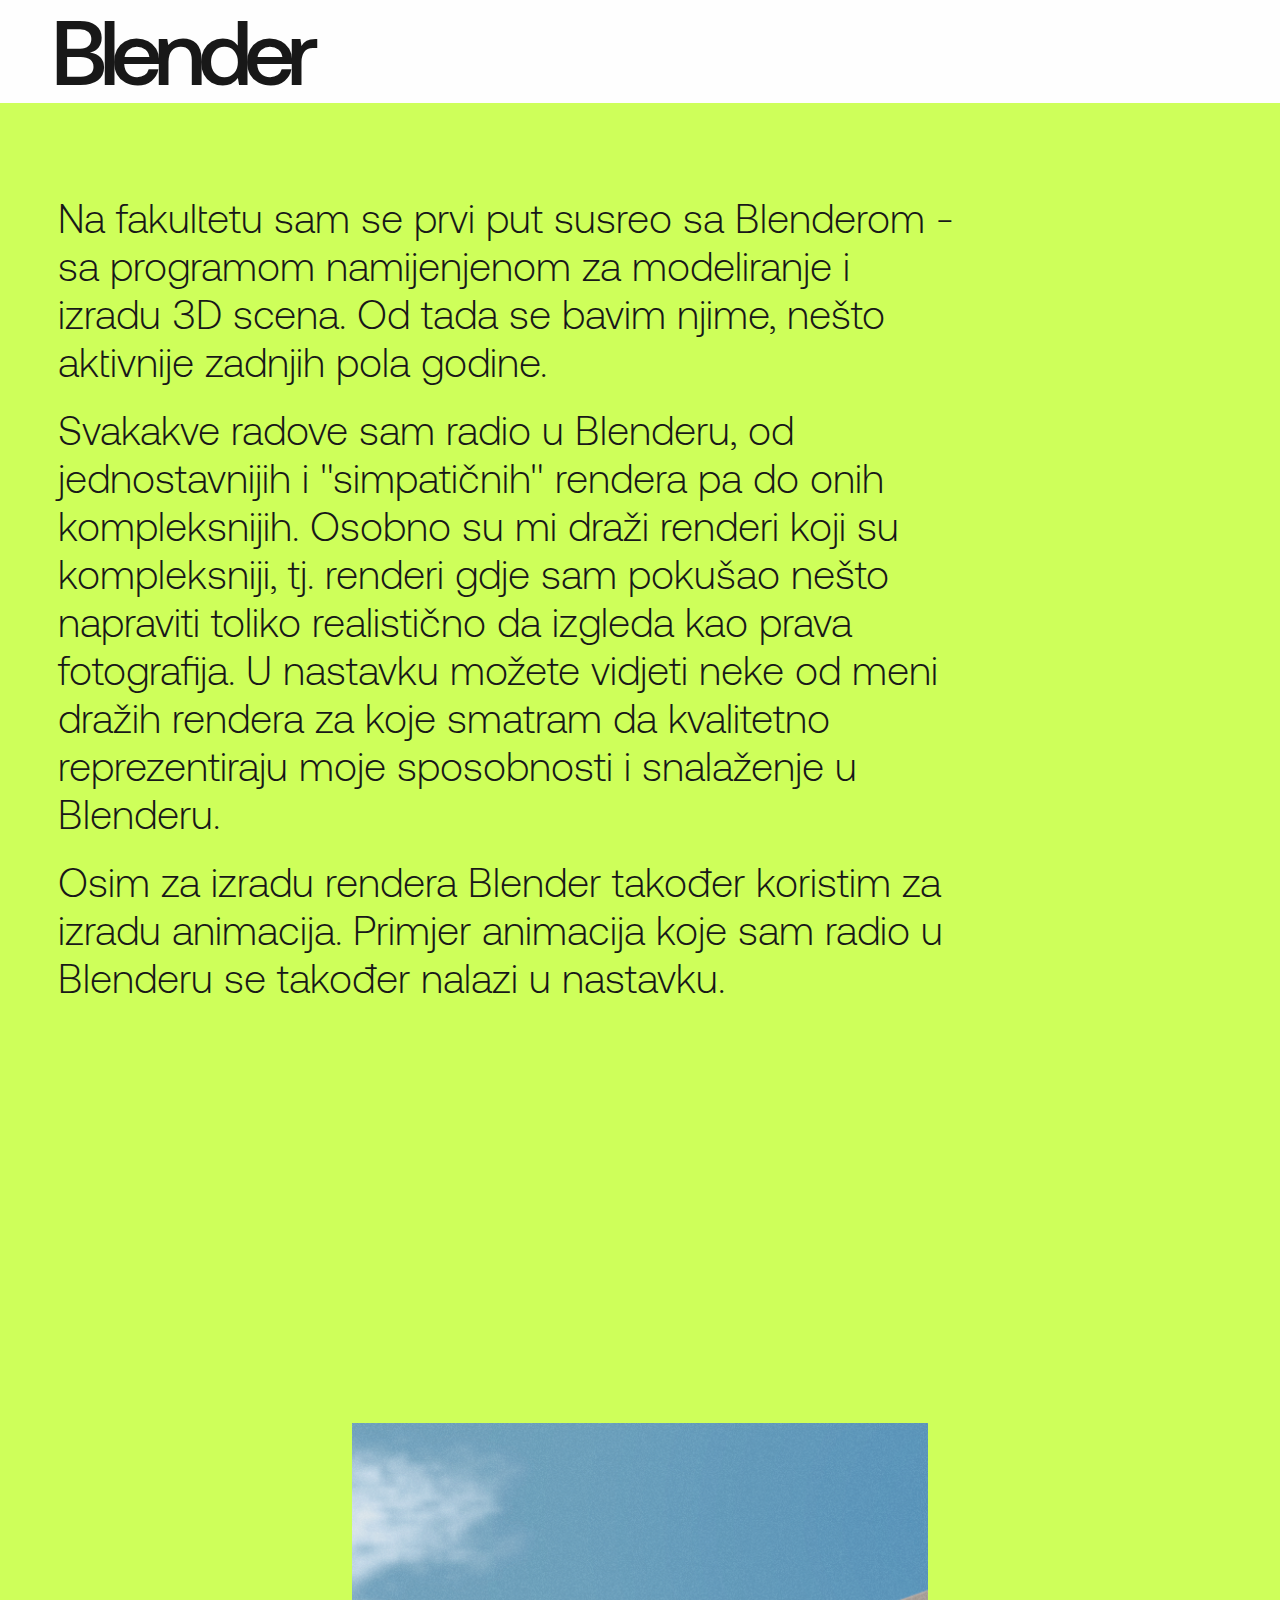
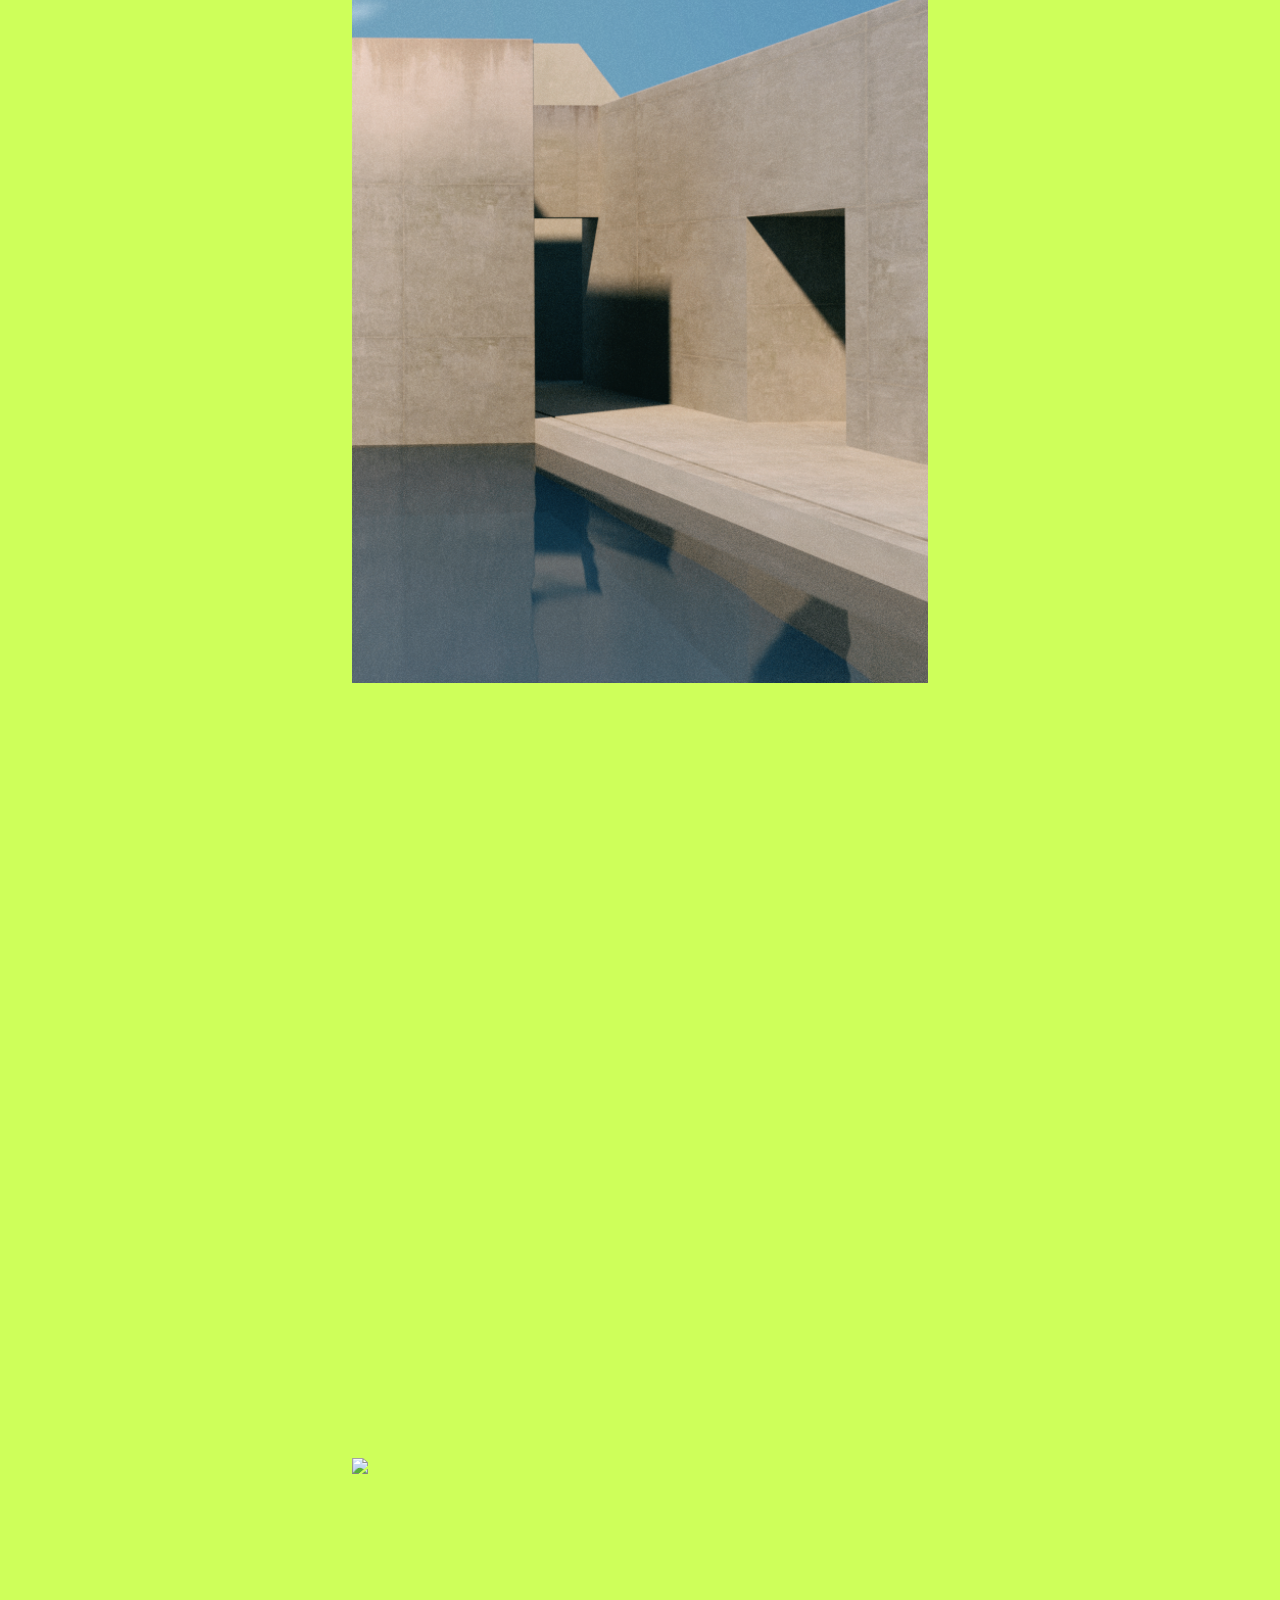
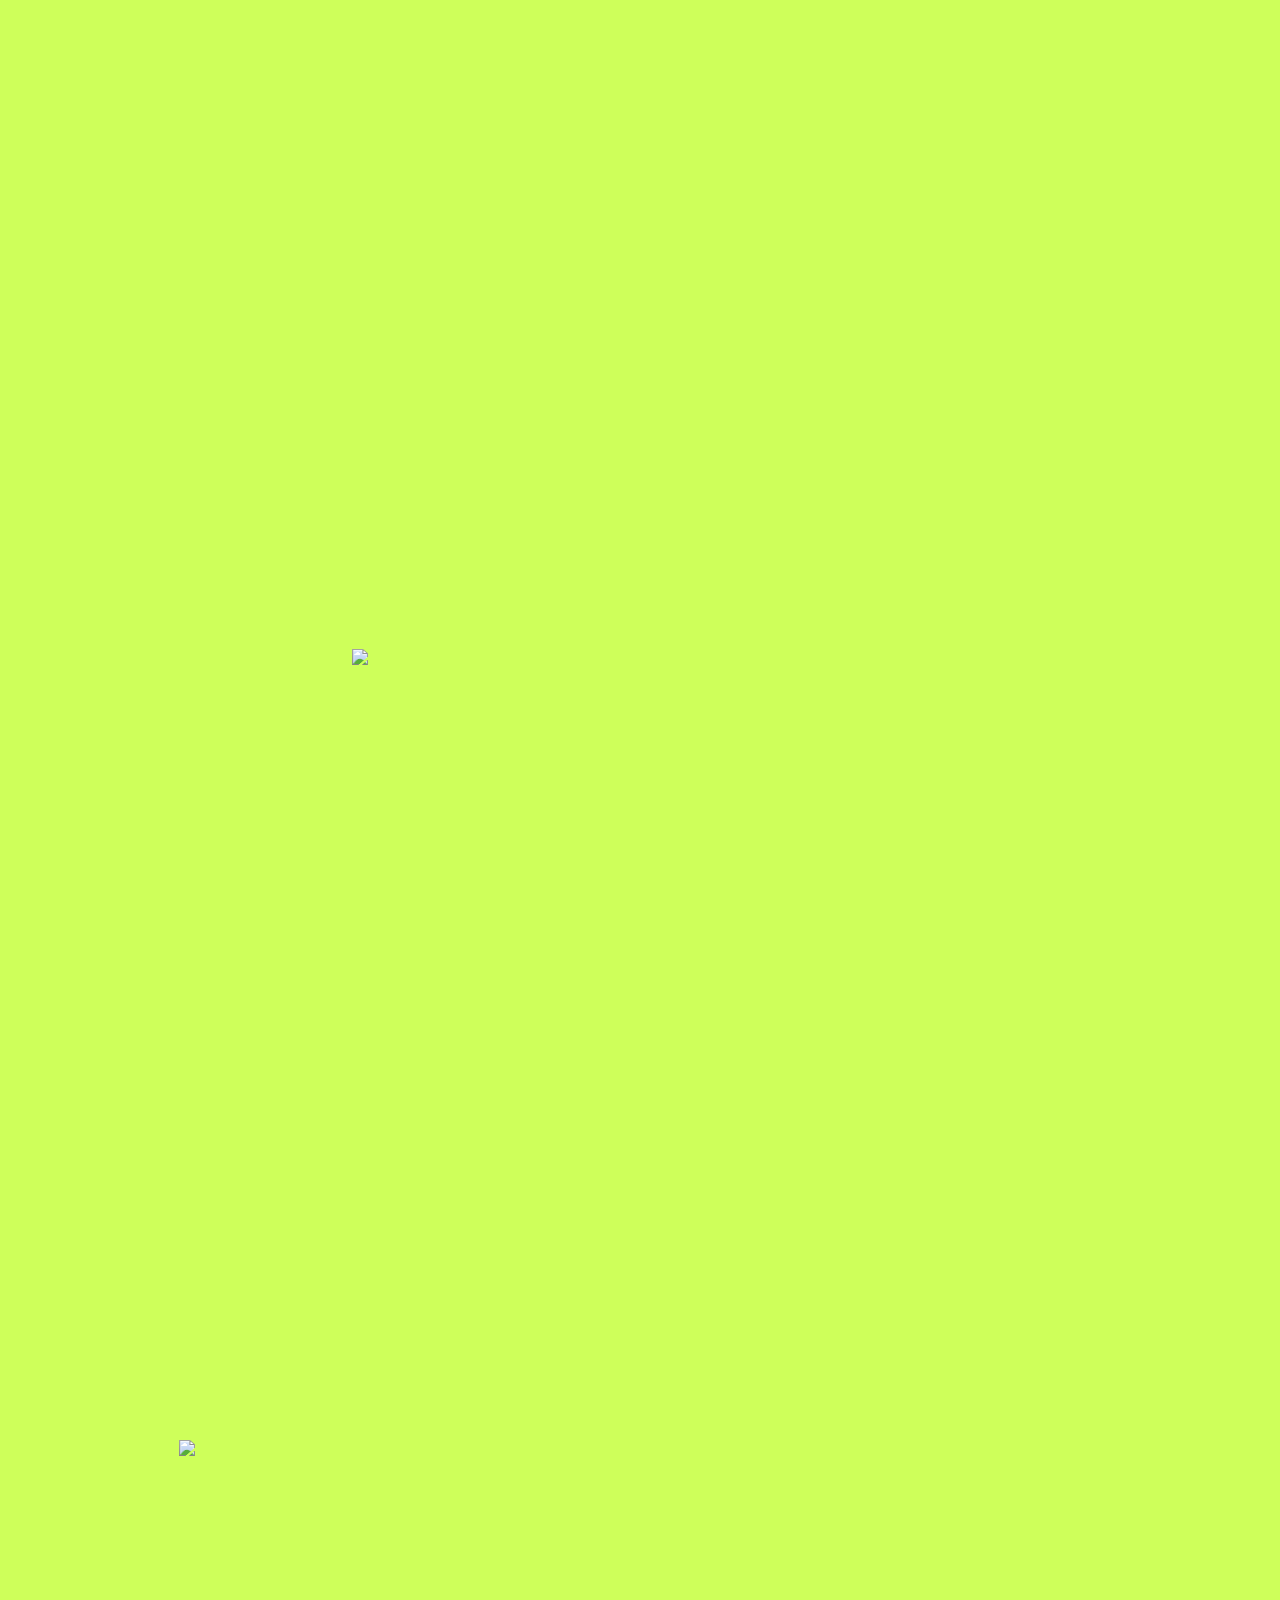
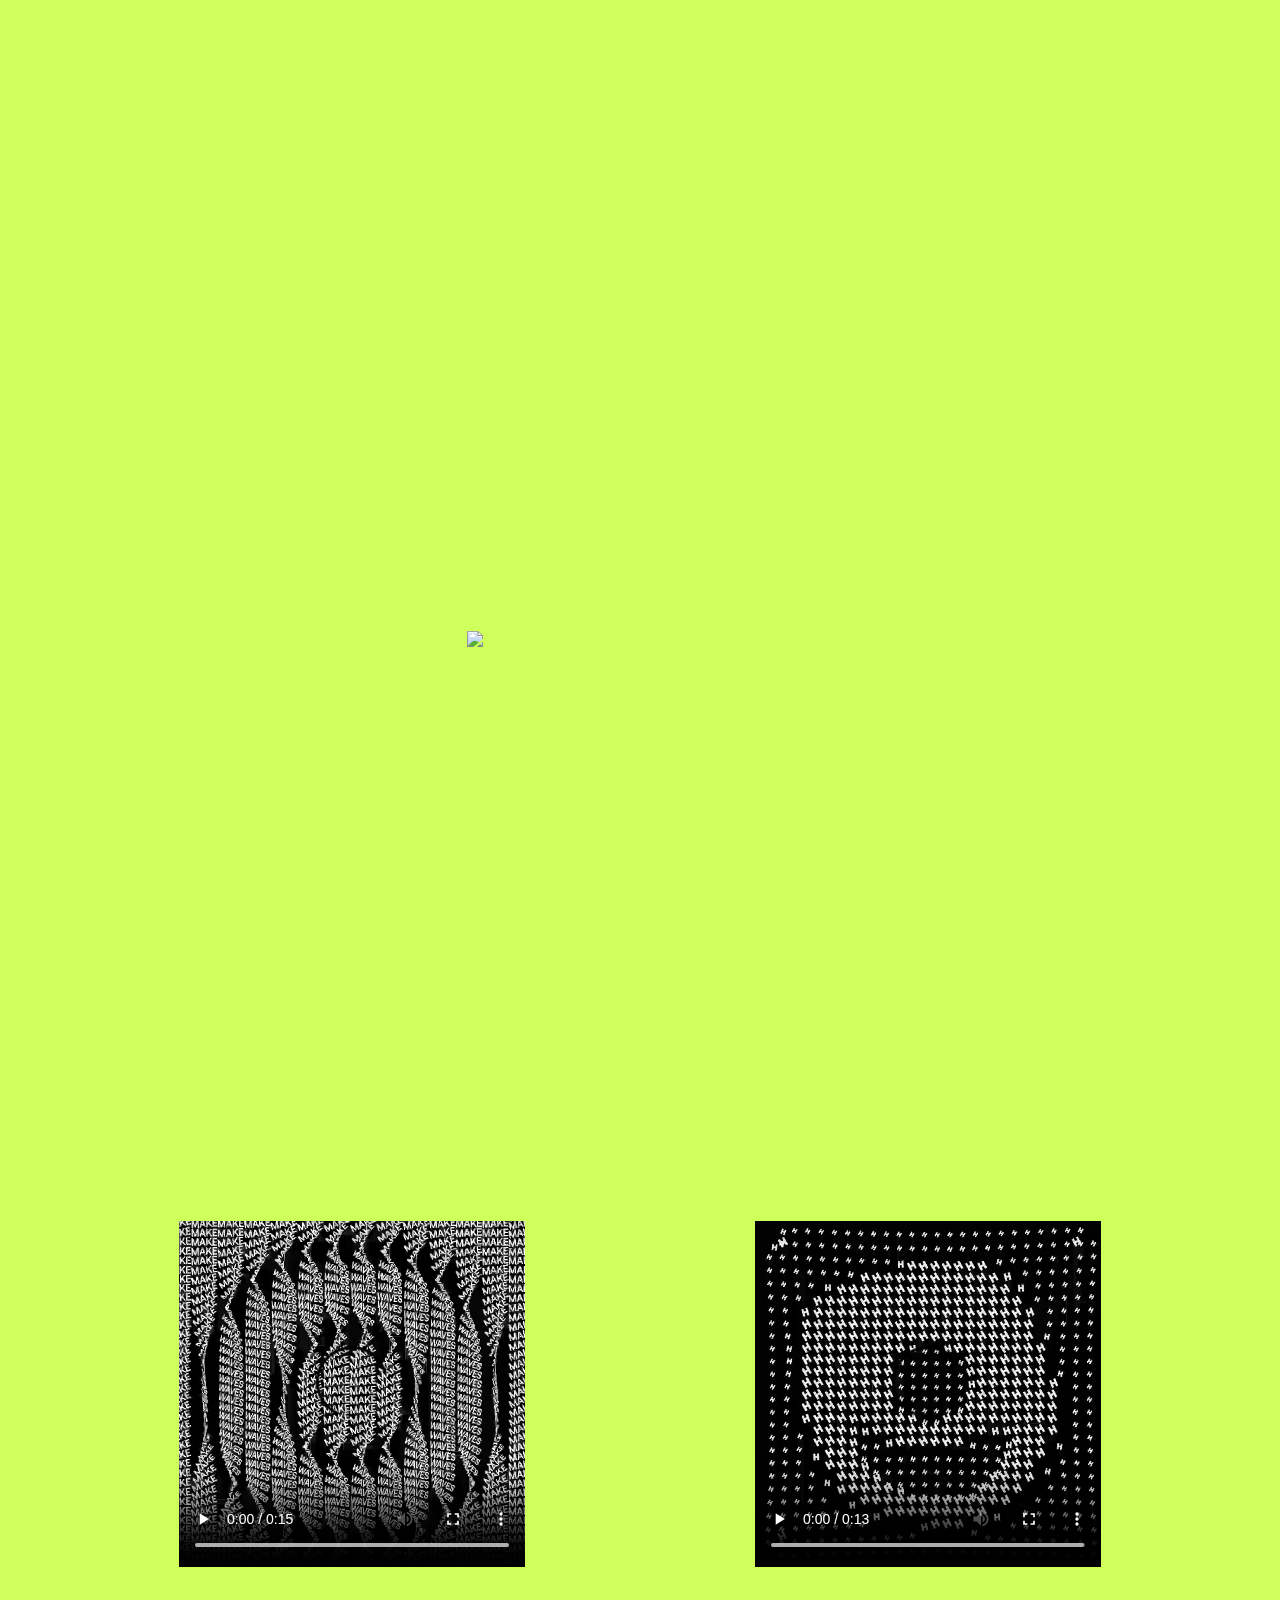
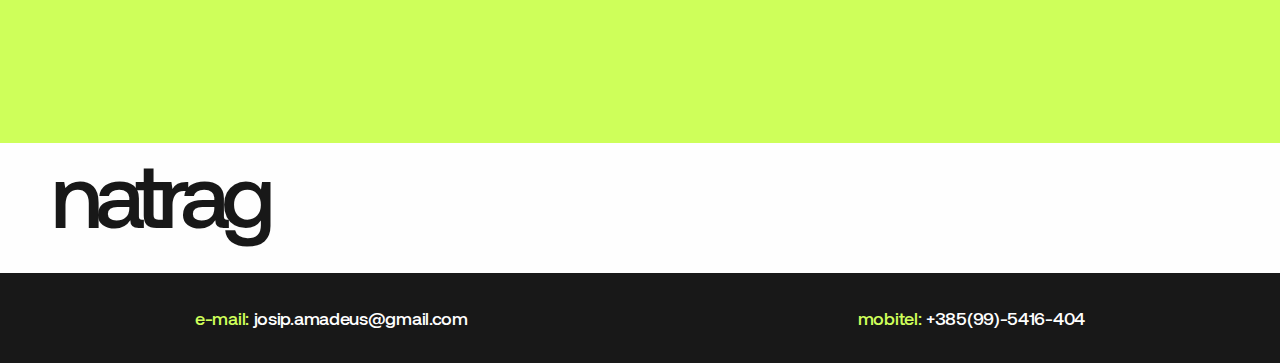
==== indexBlender.html @ c5b3fdf7 "Add files via upload" ====
<!DOCTYPE html>
<html lang="">

<head>
  <meta charset="utf-8">
  <meta name="viewport" content="width=device-width, initial-scale=1.0">
  <title>O meni - Blender</title> 
  <link rel="stylesheet" href="styleProcessing.css">
  <script src="p5.js"></script>  
  <script src="sketch2.js"></script>
</head>

<body>
  <main>
    <!-- NAVBAR-->
    <nav>
      <a href="#">Blender</a>
    </nav>
    
    

    
    <section class="paragrafi2P">
    <div class="opis">
        <p>Na fakultetu sam se prvi put susreo sa Blenderom - sa programom namijenjenom za modeliranje i izradu 3D scena. Od tada se bavim njime, nešto aktivnije zadnjih pola godine.</p>
        <p>Svakakve radove sam radio u Blenderu, od jednostavnijih i "simpatičnih" rendera pa do onih kompleksnijih. Osobno su mi draži renderi koji su kompleksniji, tj. renderi gdje sam pokušao nešto napraviti toliko realistično da izgleda kao prava fotografija. U nastavku možete vidjeti neke od meni dražih rendera za koje smatram da kvalitetno reprezentiraju moje sposobnosti i snalaženje u Blenderu.</p>
        <p>Osim za izradu rendera Blender također koristim za izradu animacija. Primjer animacija koje sam radio u Blenderu se također nalazi u nastavku.</p>
    </div>
    </section>

<!-- 
    <section class="linkNaSlike">
      <h3 class="fotkice">1. slika</h3>
        <h3 class="fotkice">2. slika</h3>
          <h3 class="fotkice">3. slika</h3>
            <h3 class="fotkice">4. slika</h3>
              <h3 class="fotkice">5. slika</h3>
                <h3 class="fotkice">6. slika</h3>
    </section>
-->

<section class="galerija">
  <img src="renderi/rend1.png" class="slike1-6">
  <img src="renderi/rend2.png" class="slike1-6">
  <img src="renderi/rend3.png" class="slike1-6">
  <img src="renderi/rend4.png" class="slike1-6">
  <img src="renderi/rend5.png" class="slike1-6">
</section>

 


<section class="videi">

      <video width="320" height="320" controls loop class="video12">
        <source src="renderi/video1.mp4" type="video/mp4">
      </video>

      <video width="320" height="320" controls loop class="video12">
        <source src="renderi/video2.mp4" type="video/mp4">
      </video>

</section>

    
    
    <section class="linkovi">
      <div class="hrefoviBlender">
        <a class="radovi2">natrag</a> 
      </div>

      <div id="kontakt">
        <div class="info1"><span class="ftr">e-mail:</span> josip.amadeus@gmail.com</div>
        <div class="info1"><span class="ftr">mobitel:</span> +385(99)-5416-404</div>
    </div>
    </section>

    


      
    


  </main>




</body>

<script>
    let gumbNazad = document.querySelector('a[class = radovi2]');

    gumbNazad.addEventListener('click', () => {
	        window.history.back();
    });
</script>

</html>
---- styleProcessing.css ----
@import url("https://fonts.googleapis.com/css2?family=Righteous&display=swap");
@font-face {
  font-family: fontichA;
  src: url("/fontovi/Aeonik-Black.ttf");
}

@font-face {
  font-family: fontichB;
  src: url("/fontovi/Aeonik-Medium.ttf");
}

@font-face {
  font-family: fontichC;
  src: url("/fontovi/Aeonik-Air.ttf");
}

@font-face {
  font-family: fontichD;
  src: url("/fontovi/Aeonik-Light.ttf");
}

* {
  margin: 0px;
  padding: 0px;
  cursor: crosshair;
}

body {
  background-color: #ceff5a;
  width: 100%;
}

nav {
  background-color: transparent;
  width: 100%;
  display: -webkit-box;
  display: -ms-flexbox;
  display: flex;
  -webkit-box-orient: horizontal;
  -webkit-box-direction: normal;
      -ms-flex-direction: row;
          flex-direction: row;
  -webkit-box-pack: center;
      -ms-flex-pack: center;
          justify-content: center;
}

@media screen and (min-width: 767px) {
  nav {
    background-color: #fefefe;
    -webkit-box-pack: start;
        -ms-flex-pack: start;
            justify-content: start;
  }
}

a {
  text-decoration: none;
  margin-top: 5vh;
  letter-spacing: -4px;
  font-family: fontichB;
  color: #181818;
  font-size: 52px;
  -webkit-transition: 0.3s;
  transition: 0.3s;
}

@media screen and (min-width: 767px) {
  a {
    color: #181818;
    font-size: 90px;
    letter-spacing: -8px;
    font-family: fontichB;
    margin-top: -5px;
    margin-left: 4vw;
    -webkit-transition: 0.6s;
    transition: 0.6s;
  }
}

a:hover {
  -webkit-transform: translateY(-2px);
          transform: translateY(-2px);
  color: #fefefe;
  -webkit-transition: .2s;
  transition: .2s;
}

@media screen and (min-width: 767px) {
  a:hover {
    color: #ceff5a;
    -webkit-transform: translateX(-3px);
            transform: translateX(-3px);
    letter-spacing: -11px;
    -webkit-transition: 0.3s;
    transition: 0.3s;
  }
}

.paragrafi1 {
  width: 100%;
  display: -webkit-box;
  display: -ms-flexbox;
  display: flex;
  -webkit-box-orient: horizontal;
  -webkit-box-direction: normal;
      -ms-flex-direction: row;
          flex-direction: row;
  -webkit-box-pack: center;
      -ms-flex-pack: center;
          justify-content: center;
}

.opis {
  width: 50vw;
  margin-top: 40px;
}

@media screen and (min-width: 767px) {
  .opis {
    width: 70vw;
    margin-top: 20px;
    margin-left: -21vw;
  }
}

p {
  text-align: left;
  margin-top: 20px;
  color: #181818;
  font-family: fontichD;
  font-size: 18px;
  -webkit-transition: 0.5s;
  transition: 0.5s;
}

@media screen and (min-width: 767px) {
  p {
    text-align: left;
    font-size: 40px;
  }
}

p:hover {
  -webkit-transform: translateY(-5px);
          transform: translateY(-5px);
  -webkit-transition: 0.3s;
  transition: 0.3s;
}

@media screen and (min-width: 767px) {
  p:hover {
    -webkit-transform: translateX(11px);
            transform: translateX(11px);
    -webkit-transition: 0.3s;
    transition: 0.3s;
  }
}

.paragrafi2 {
  width: 100%;
  -webkit-transform: translateY(400px);
          transform: translateY(400px);
  display: -webkit-box;
  display: -ms-flexbox;
  display: flex;
  -webkit-box-orient: horizontal;
  -webkit-box-direction: normal;
      -ms-flex-direction: row;
          flex-direction: row;
  -webkit-box-pack: center;
      -ms-flex-pack: center;
          justify-content: center;
}

.paragrafi2P {
  width: 100%;
  -webkit-transform: translateY(50px);
          transform: translateY(50px);
  display: -webkit-box;
  display: -ms-flexbox;
  display: flex;
  -webkit-box-orient: horizontal;
  -webkit-box-direction: normal;
      -ms-flex-direction: row;
          flex-direction: row;
  -webkit-box-pack: center;
      -ms-flex-pack: center;
          justify-content: center;
}

.linkovi {
  background-color: #ceff5a;
  width: 100%;
  -webkit-transform: translateY(200px);
          transform: translateY(200px);
}

@media screen and (min-width: 767px) {
  .linkovi {
    background-color: #fefefe;
  }
}

.hrefovi {
  height: 250px;
  display: -webkit-box;
  display: -ms-flexbox;
  display: flex;
  -webkit-box-orient: vertical;
  -webkit-box-direction: normal;
      -ms-flex-direction: column;
          flex-direction: column;
  -webkit-box-pack: start;
      -ms-flex-pack: start;
          justify-content: start;
}

@media screen and (min-width: 767px) {
  .hrefovi {
    height: 230px;
  }
}

.hrefoviBlender {
  height: 160px;
  display: -webkit-box;
  display: -ms-flexbox;
  display: flex;
  -webkit-box-orient: vertical;
  -webkit-box-direction: normal;
      -ms-flex-direction: column;
          flex-direction: column;
  -webkit-box-pack: start;
      -ms-flex-pack: start;
          justify-content: start;
}

@media screen and (min-width: 767px) {
  .hrefoviBlender {
    height: 130px;
  }
}

.radovi {
  width: 0%;
  background-color: transparent;
  padding-left: 50px;
  color: #181818;
  -webkit-transition: 0.3s;
  transition: 0.3s;
}

@media screen and (min-width: 767px) {
  .radovi {
    padding-left: 0px;
    color: #181818;
  }
}

.radovi:hover {
  color: #fefefe;
  -webkit-transition: 0.2s;
  transition: 0.2s;
}

@media screen and (min-width: 767px) {
  .radovi:hover {
    color: #ceff5a;
  }
}

.radovi2 {
  width: 0%;
  background-color: transparent;
  padding-left: 50px;
  color: #181818;
  -webkit-transition: 0.3s;
  transition: 0.3s;
}

@media screen and (min-width: 767px) {
  .radovi2 {
    padding-left: 0px;
    color: #181818;
  }
}

.radovi2:hover {
  color: #fefefe;
  -webkit-transition: 0.2s;
  transition: 0.2s;
}

@media screen and (min-width: 767px) {
  .radovi2:hover {
    color: #ceff5a;
  }
}

.ftr {
  cursor: auto;
  font-family: fontichB;
  color: #ceff5a;
  letter-spacing: -0.3px;
}

@media screen and (min-width: 767px) {
  .ftr {
    color: #ceff5a;
  }
}

#kontakt {
  font-size: 15px;
  cursor: auto;
  -webkit-box-align: center;
      -ms-flex-align: center;
          align-items: center;
  background-color: #181818;
  height: 90px;
  display: -webkit-box;
  display: -ms-flexbox;
  display: flex;
  -webkit-box-orient: vertical;
  -webkit-box-direction: normal;
      -ms-flex-direction: column;
          flex-direction: column;
  -ms-flex-pack: distribute;
      justify-content: space-around;
  -webkit-transition: 0.5s;
  transition: 0.5s;
}

@media screen and (min-width: 767px) {
  #kontakt {
    background-color: #181818;
    display: -webkit-box;
    display: -ms-flexbox;
    display: flex;
    -webkit-box-orient: horizontal;
    -webkit-box-direction: normal;
        -ms-flex-direction: row;
            flex-direction: row;
    -ms-flex-pack: distribute;
        justify-content: space-around;
    font-size: 18px;
  }
}

#kontakt .info1 {
  cursor: auto;
  letter-spacing: -0.3px;
  font-family: fontichB;
  background-color: transparent;
  color: #fefefe;
}

@media screen and (min-width: 767px) {
  #kontakt .info1 {
    color: #fefefe;
  }
}

@media screen and (min-width: 767px) {
  #kontakt:hover {
    background-color: #ceff5a;
    -webkit-transition: 0.3s;
    transition: 0.3s;
  }
}

button {
  font-family: fontichB;
  font-size: 15px;
  color: #ceff5a;
  background-color: #ceff5a;
  background-color: #ceff5a;
  text-decoration: none;
  display: inline-block;
  border: none;
  padding: 12px 18px;
  -webkit-transition: 0.6s;
  transition: 0.6s;
  border-radius: 0px;
}

@media screen and (min-width: 767px) {
  button {
    font-size: 21px;
    -webkit-transform: translateY(40px) translateX(-55px);
            transform: translateY(40px) translateX(-55px);
  }
}

button:hover {
  -webkit-transition: 0.6s;
  transition: 0.6s;
  background-color: transparent;
  color: #ceff5a;
}

.galerija {
  -webkit-transform: translateY(200px);
          transform: translateY(200px);
  height: 3500px;
  margin: 5vw;
  -webkit-box-align: center;
      -ms-flex-align: center;
          align-items: center;
  display: -webkit-box;
  display: -ms-flexbox;
  display: flex;
  -webkit-box-orient: vertical;
  -webkit-box-direction: normal;
      -ms-flex-direction: column;
          flex-direction: column;
  -ms-flex-pack: distribute;
      justify-content: space-around;
}

@media screen and (min-width: 767px) {
  .galerija {
    -webkit-transform: translateY(20px);
            transform: translateY(20px);
    height: 4800px;
  }
}

.slike1-6 {
  width: 100%;
  height: auto;
}

@media screen and (min-width: 767px) {
  .slike1-6 {
    width: 50%;
    height: auto;
  }
}

.slike1-6:nth-child(4) {
  width: 100%;
  height: auto;
}

@media screen and (min-width: 767px) {
  .slike1-6:nth-child(4) {
    width: 80%;
    height: auto;
  }
}

.slike1-6:nth-child(5) {
  width: 100%;
  height: auto;
}

@media screen and (min-width: 767px) {
  .slike1-6:nth-child(5) {
    width: 30%;
    height: auto;
  }
}

.linkNaSlike {
  -webkit-transform: translateY(100px);
          transform: translateY(100px);
  height: 200px;
  margin: 5vw;
  -webkit-box-align: center;
      -ms-flex-align: center;
          align-items: center;
  display: -webkit-box;
  display: -ms-flexbox;
  display: flex;
  -webkit-box-orient: vertical;
  -webkit-box-direction: normal;
      -ms-flex-direction: column;
          flex-direction: column;
  -webkit-box-pack: start;
      -ms-flex-pack: start;
          justify-content: start;
}

.videi {
  -webkit-transform: translateY(200px);
          transform: translateY(200px);
  height: 850px;
  margin: 5vw;
  -webkit-box-align: center;
      -ms-flex-align: center;
          align-items: center;
  display: -webkit-box;
  display: -ms-flexbox;
  display: flex;
  -webkit-box-orient: vertical;
  -webkit-box-direction: normal;
      -ms-flex-direction: column;
          flex-direction: column;
  -webkit-box-pack: start;
      -ms-flex-pack: start;
          justify-content: start;
}

@media screen and (min-width: 767px) {
  .videi {
    -webkit-box-align: center;
        -ms-flex-align: center;
            align-items: center;
    display: -webkit-box;
    display: -ms-flexbox;
    display: flex;
    -webkit-box-orient: horizontal;
    -webkit-box-direction: normal;
        -ms-flex-direction: row;
            flex-direction: row;
    -ms-flex-pack: distribute;
        justify-content: space-around;
    -webkit-transform: translateY(100px);
            transform: translateY(100px);
    height: 400px;
  }
}

.video12 {
  margin-top: 30px;
  width: 80%;
  height: auto;
}

@media screen and (min-width: 767px) {
  .video12 {
    width: 30%;
    height: auto;
  }
}

.video12:hover {
  cursor: pointer;
}
/*# sourceMappingURL=styleProcessing.css.map */
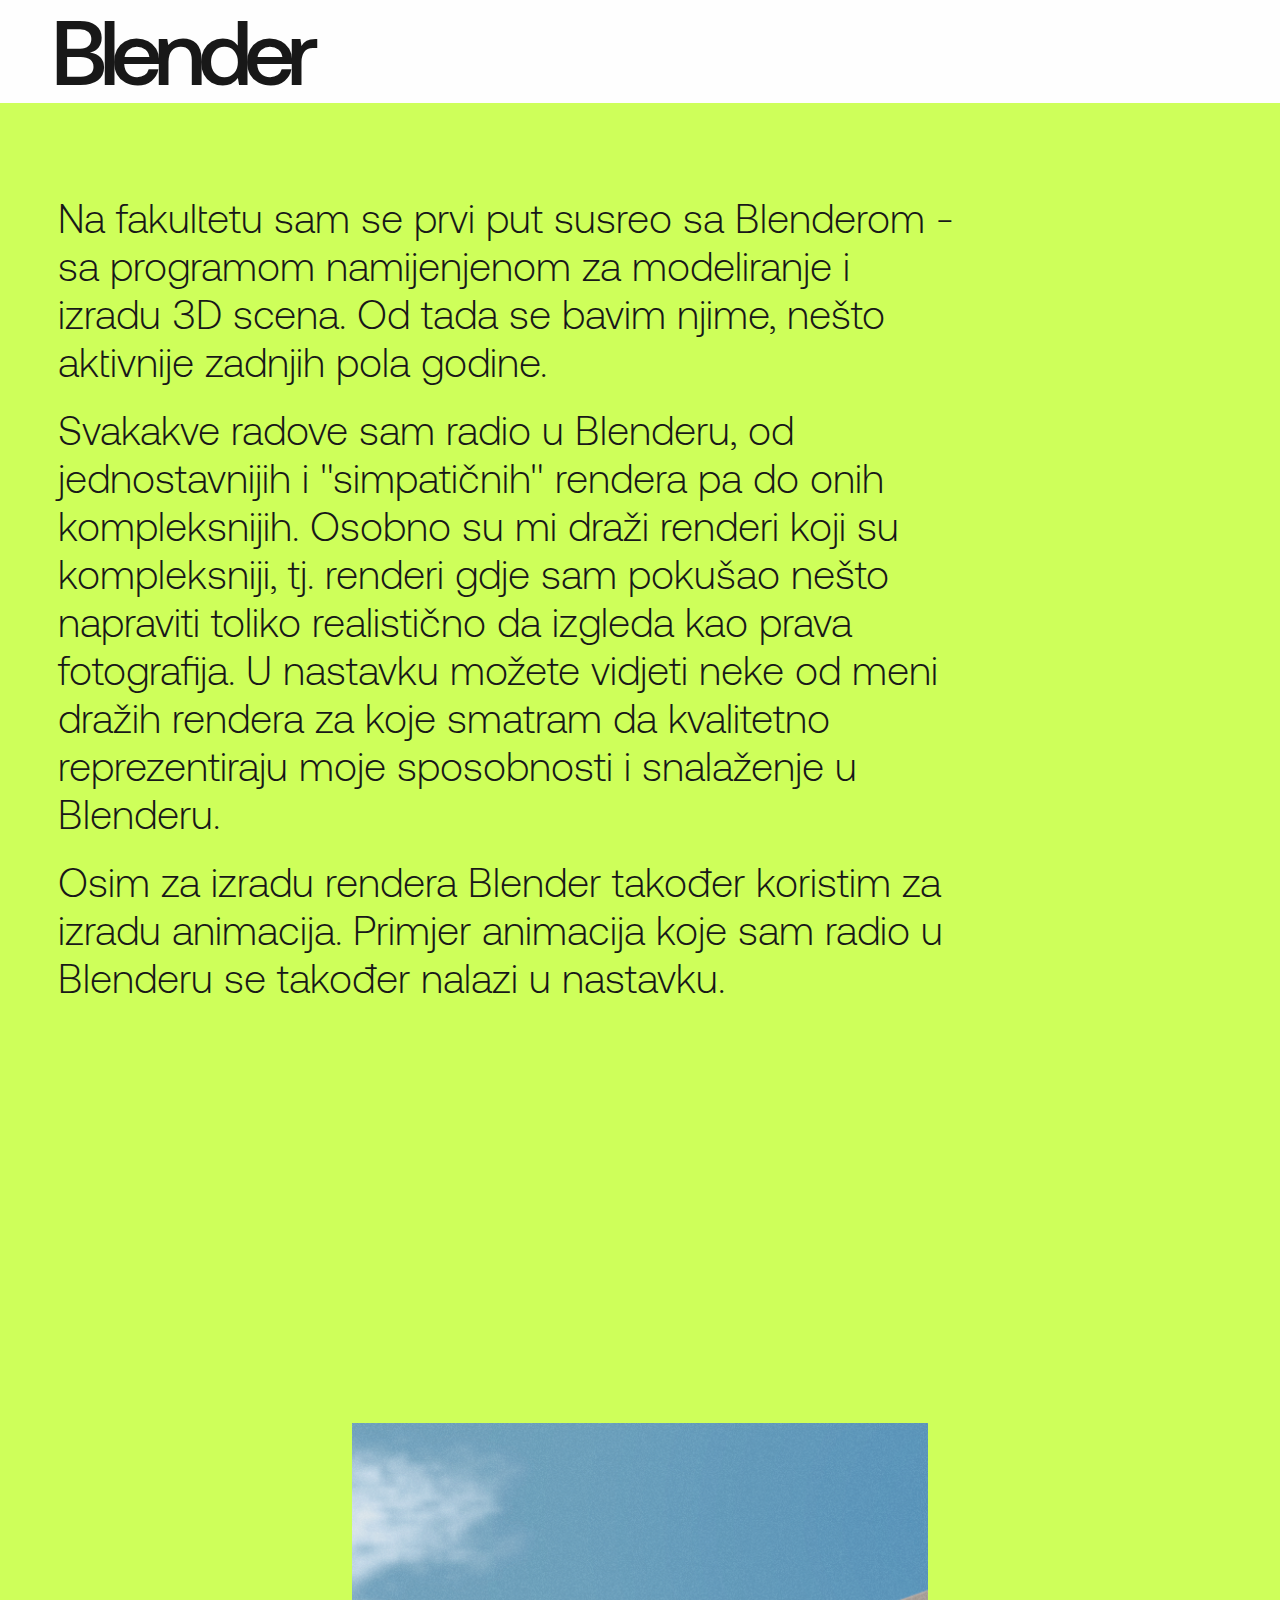
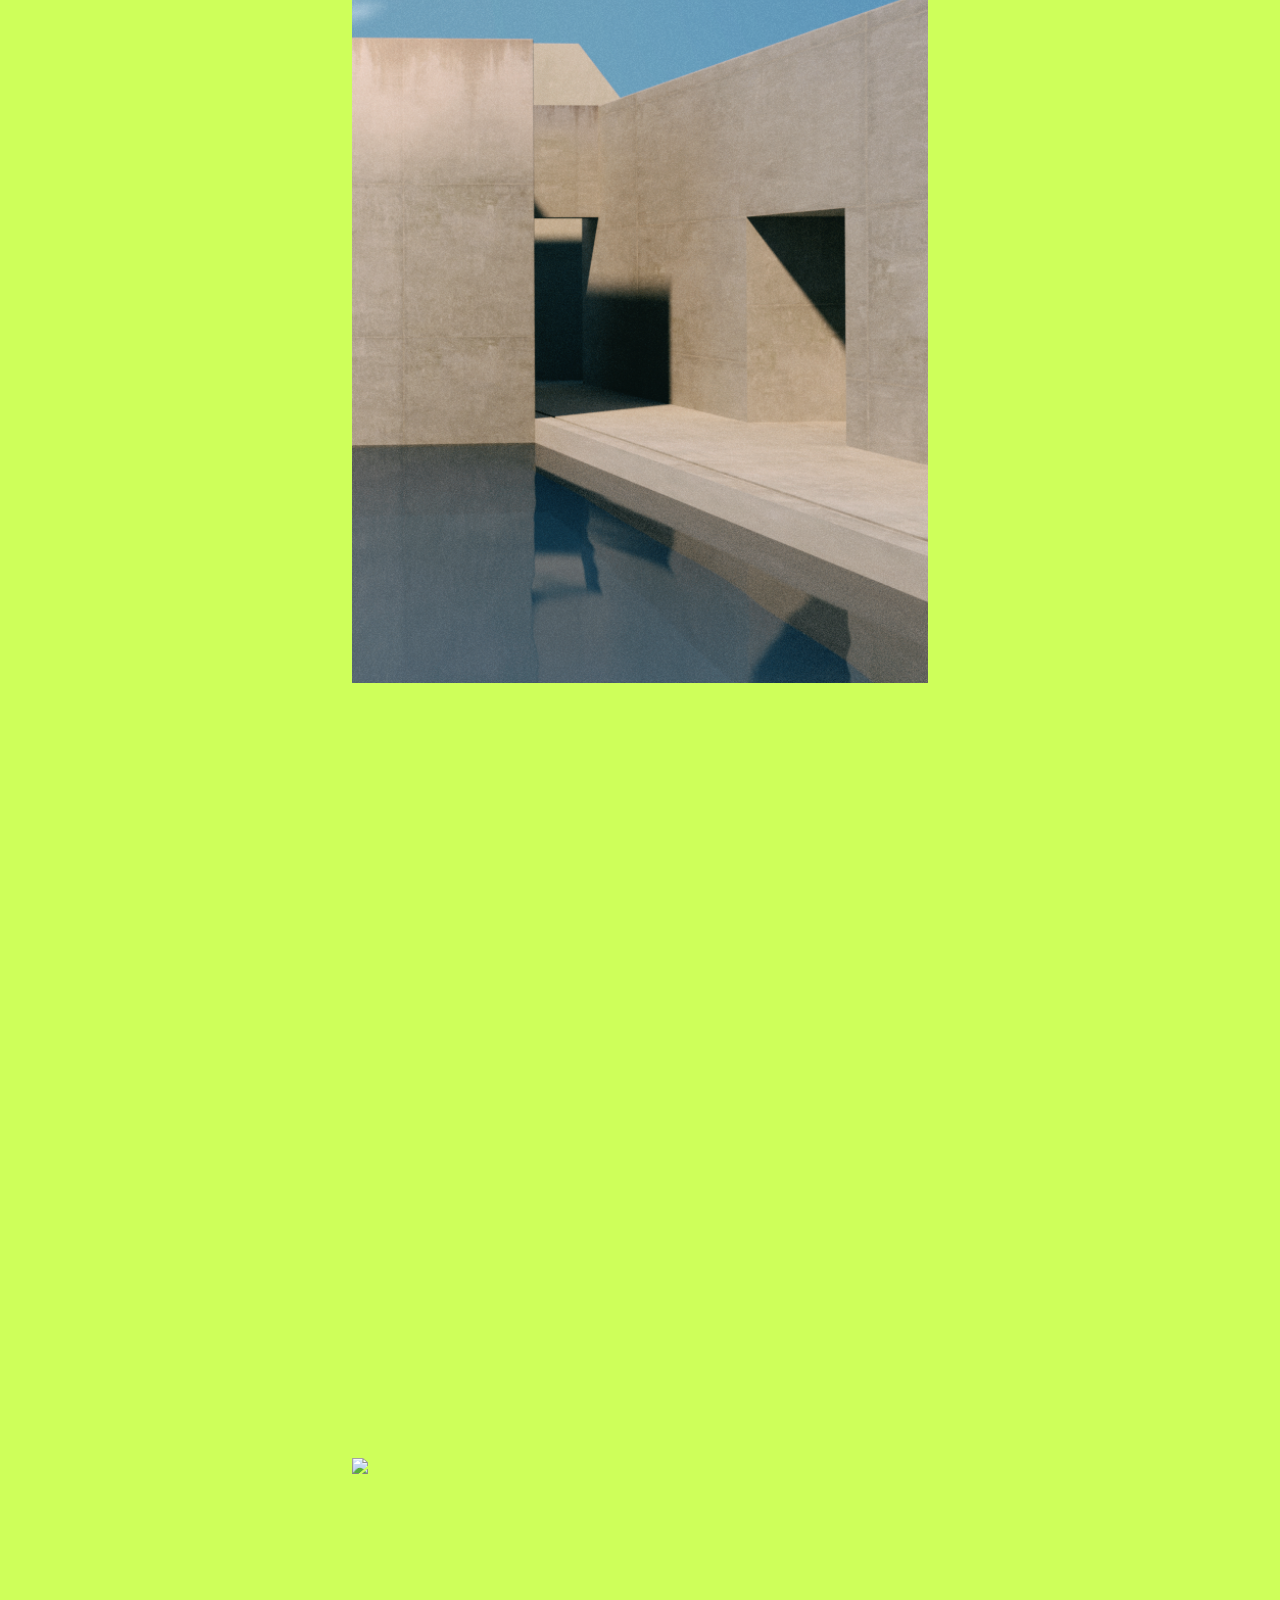
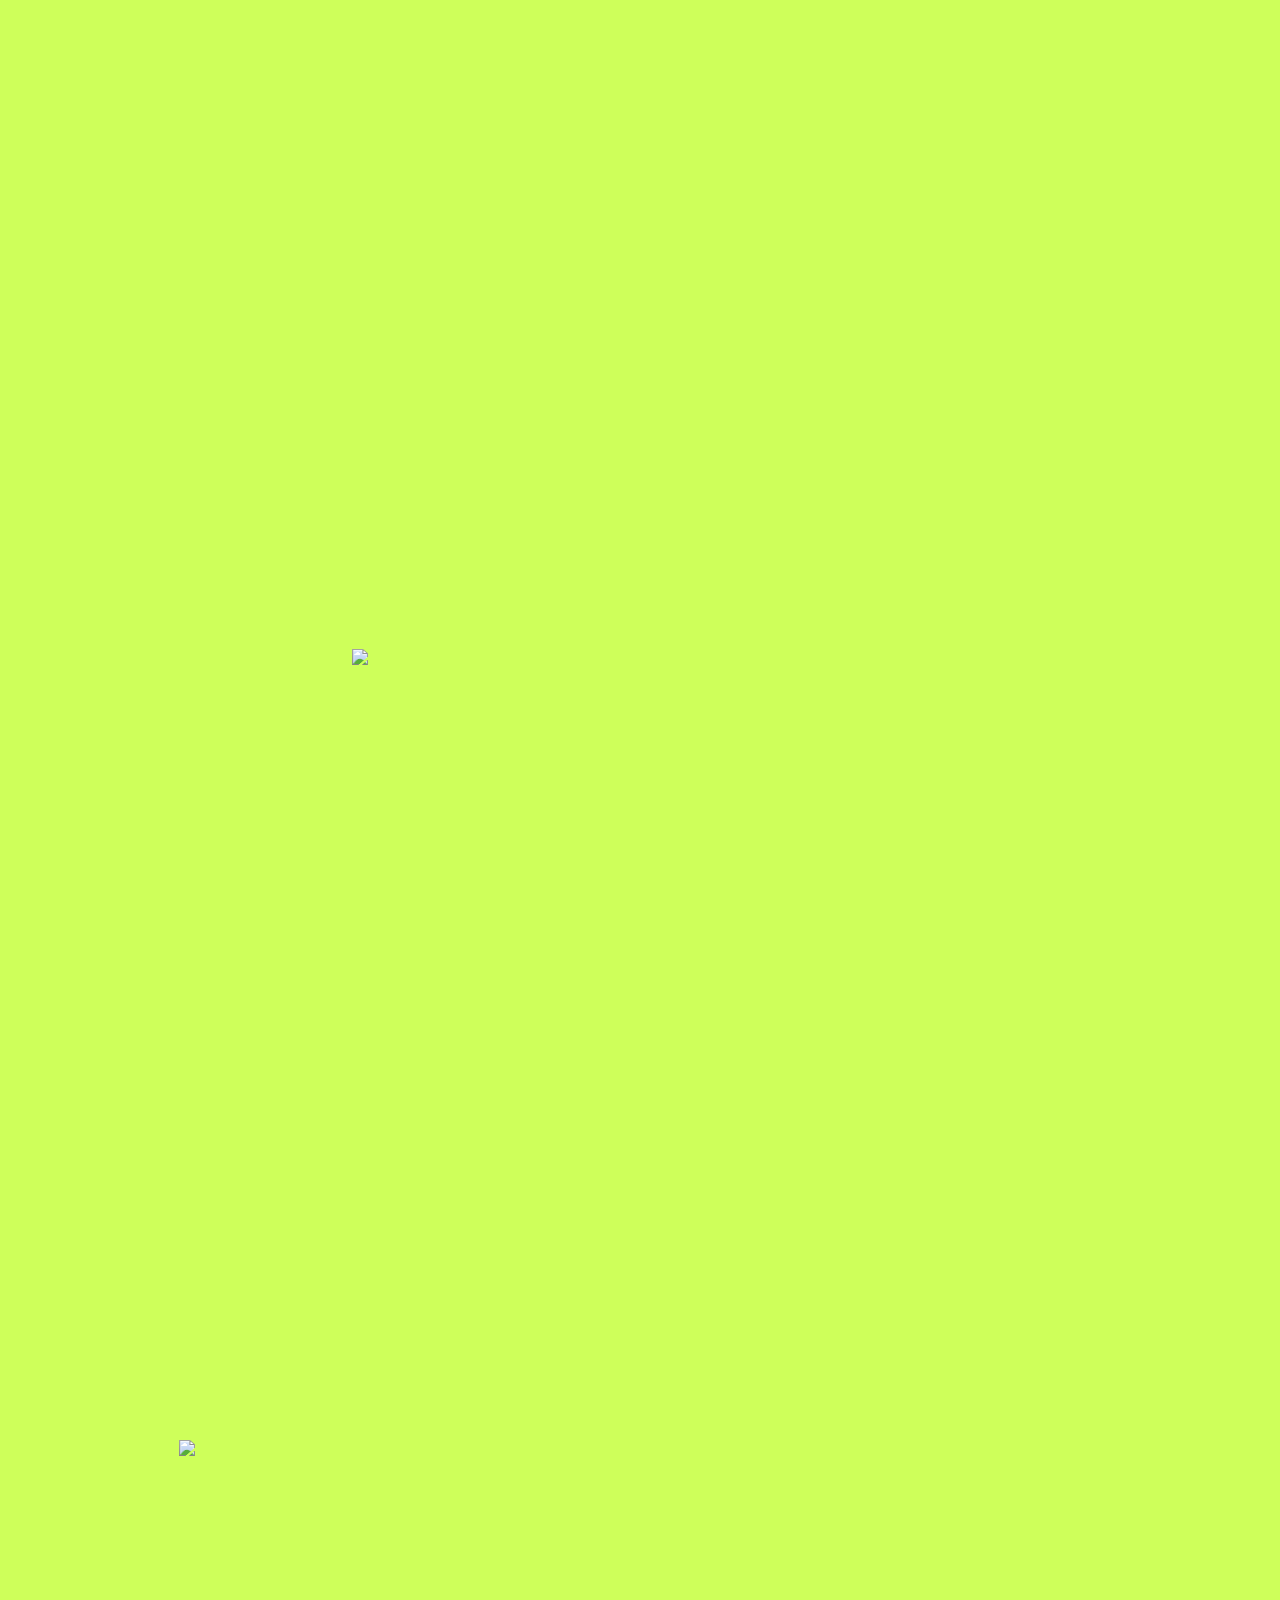
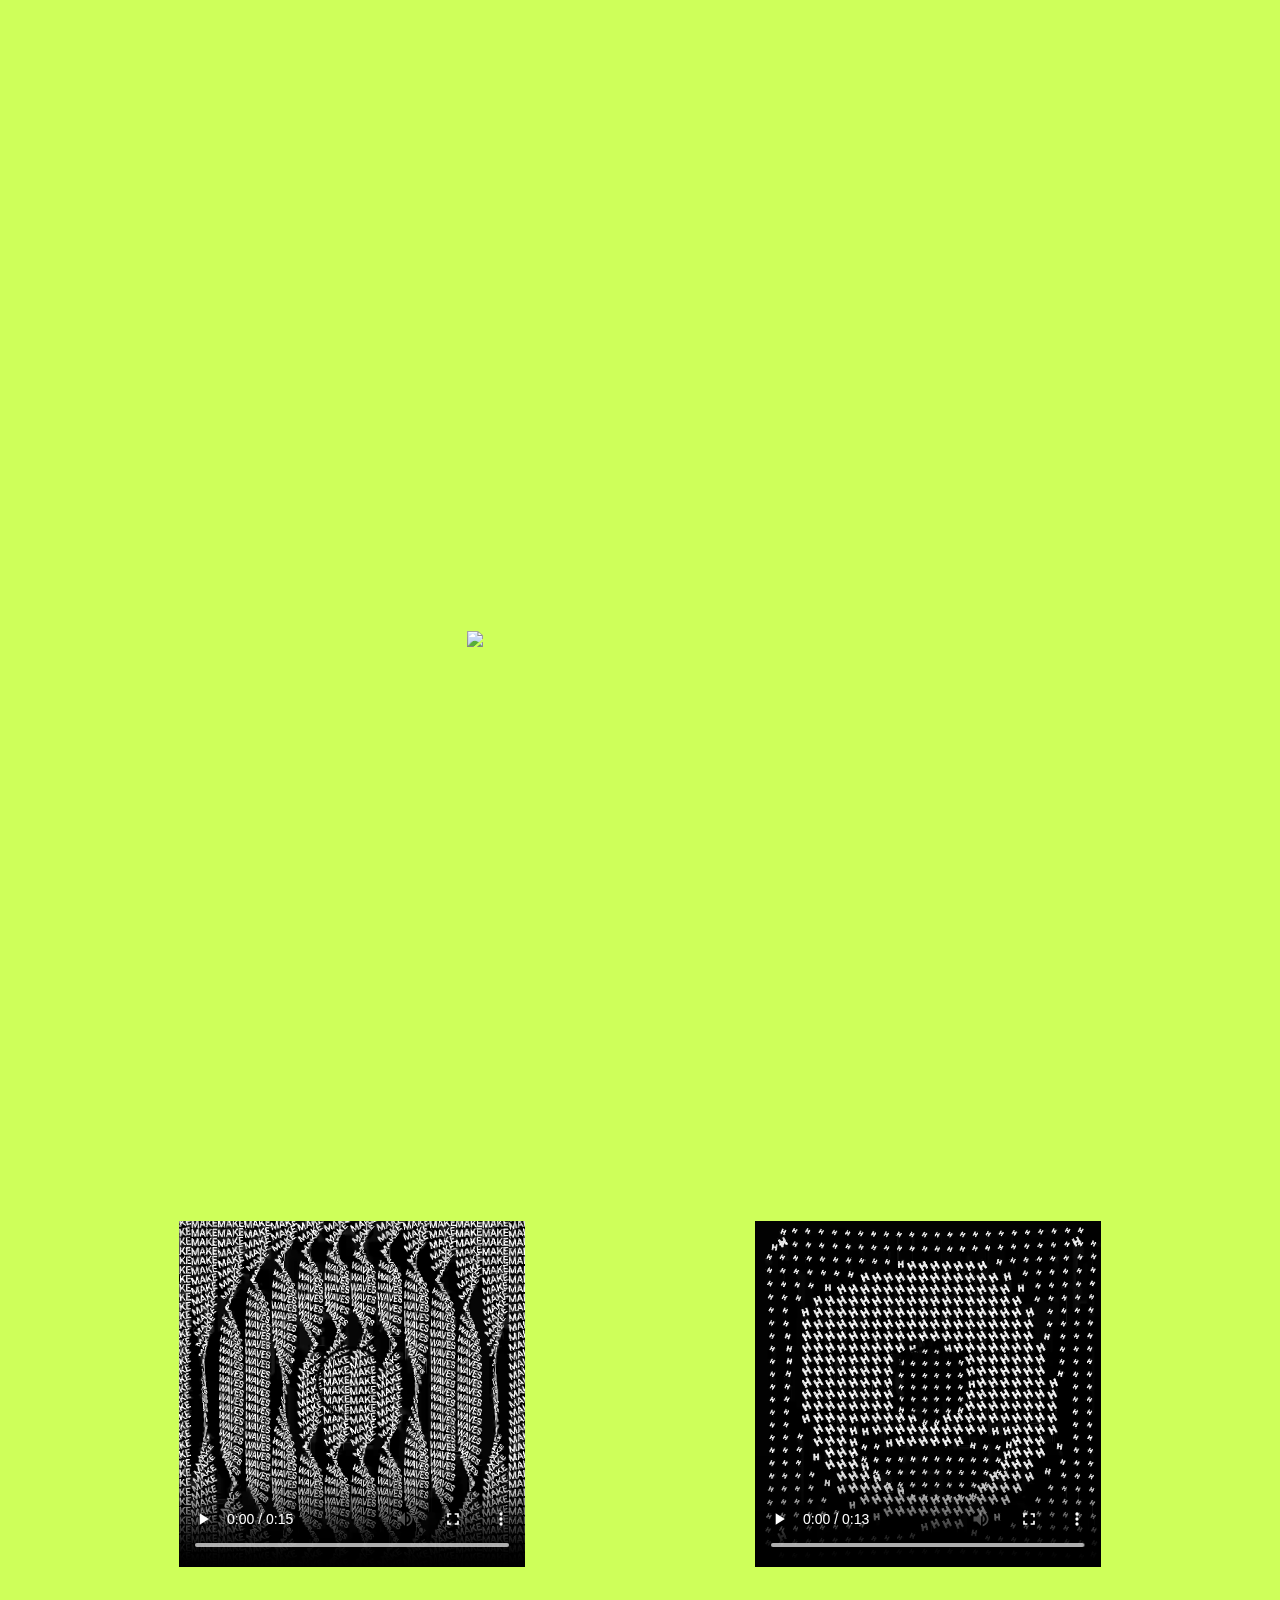
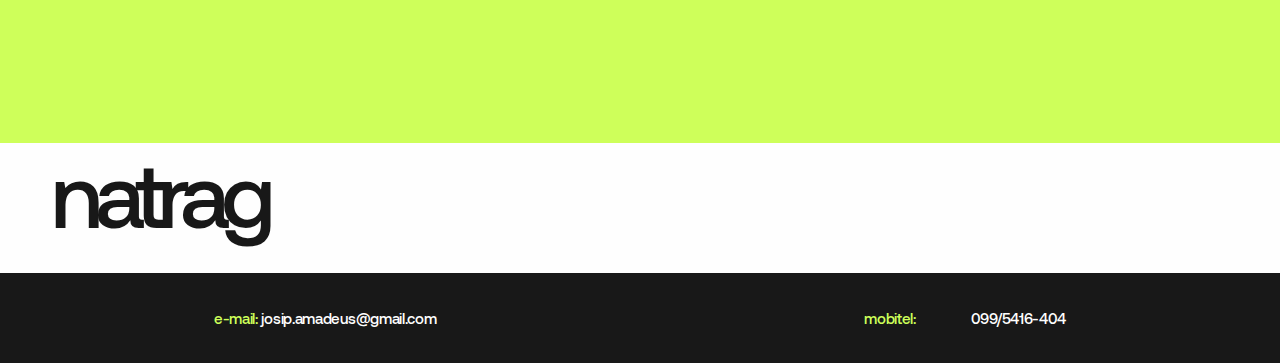
==== commit e3bab72d: "Update indexBlender.html" ====
--- a/indexBlender.html
+++ b/indexBlender.html
@@ -71,7 +71,7 @@
 
       <div id="kontakt">
         <div class="info1"><span class="ftr">e-mail:</span> josip.amadeus@gmail.com</div>
-        <div class="info1"><span class="ftr">mobitel:</span> +385(99)-5416-404</div>
+        <div class="info2"><span class="ftr">mobitel:</span><a href="tel:099-5416-404" class="info2"> 099/5416-404</a></div>
     </div>
     </section>
 
@@ -97,4 +97,4 @@
     });
 </script>
 
-</html>+</html>
--- a/styleProcessing.css
+++ b/styleProcessing.css
@@ -349,6 +349,7 @@
 }
 
 #kontakt .info1 {
+  font-size: 15px;
   cursor: auto;
   letter-spacing: -0.3px;
   font-family: fontichB;
@@ -358,6 +359,21 @@
 
 @media screen and (min-width: 767px) {
   #kontakt .info1 {
+    color: #fefefe;
+  }
+}
+
+#kontakt .info2 {
+  font-size: 15px;
+  cursor: auto;
+  letter-spacing: -0.3px;
+  font-family: fontichB;
+  background-color: transparent;
+  color: #fefefe;
+}
+
+@media screen and (min-width: 767px) {
+  #kontakt .info2 {
     color: #fefefe;
   }
 }
@@ -539,4 +555,4 @@
 .video12:hover {
   cursor: pointer;
 }
-/*# sourceMappingURL=styleProcessing.css.map */+/*# sourceMappingURL=styleProcessing.css.map */
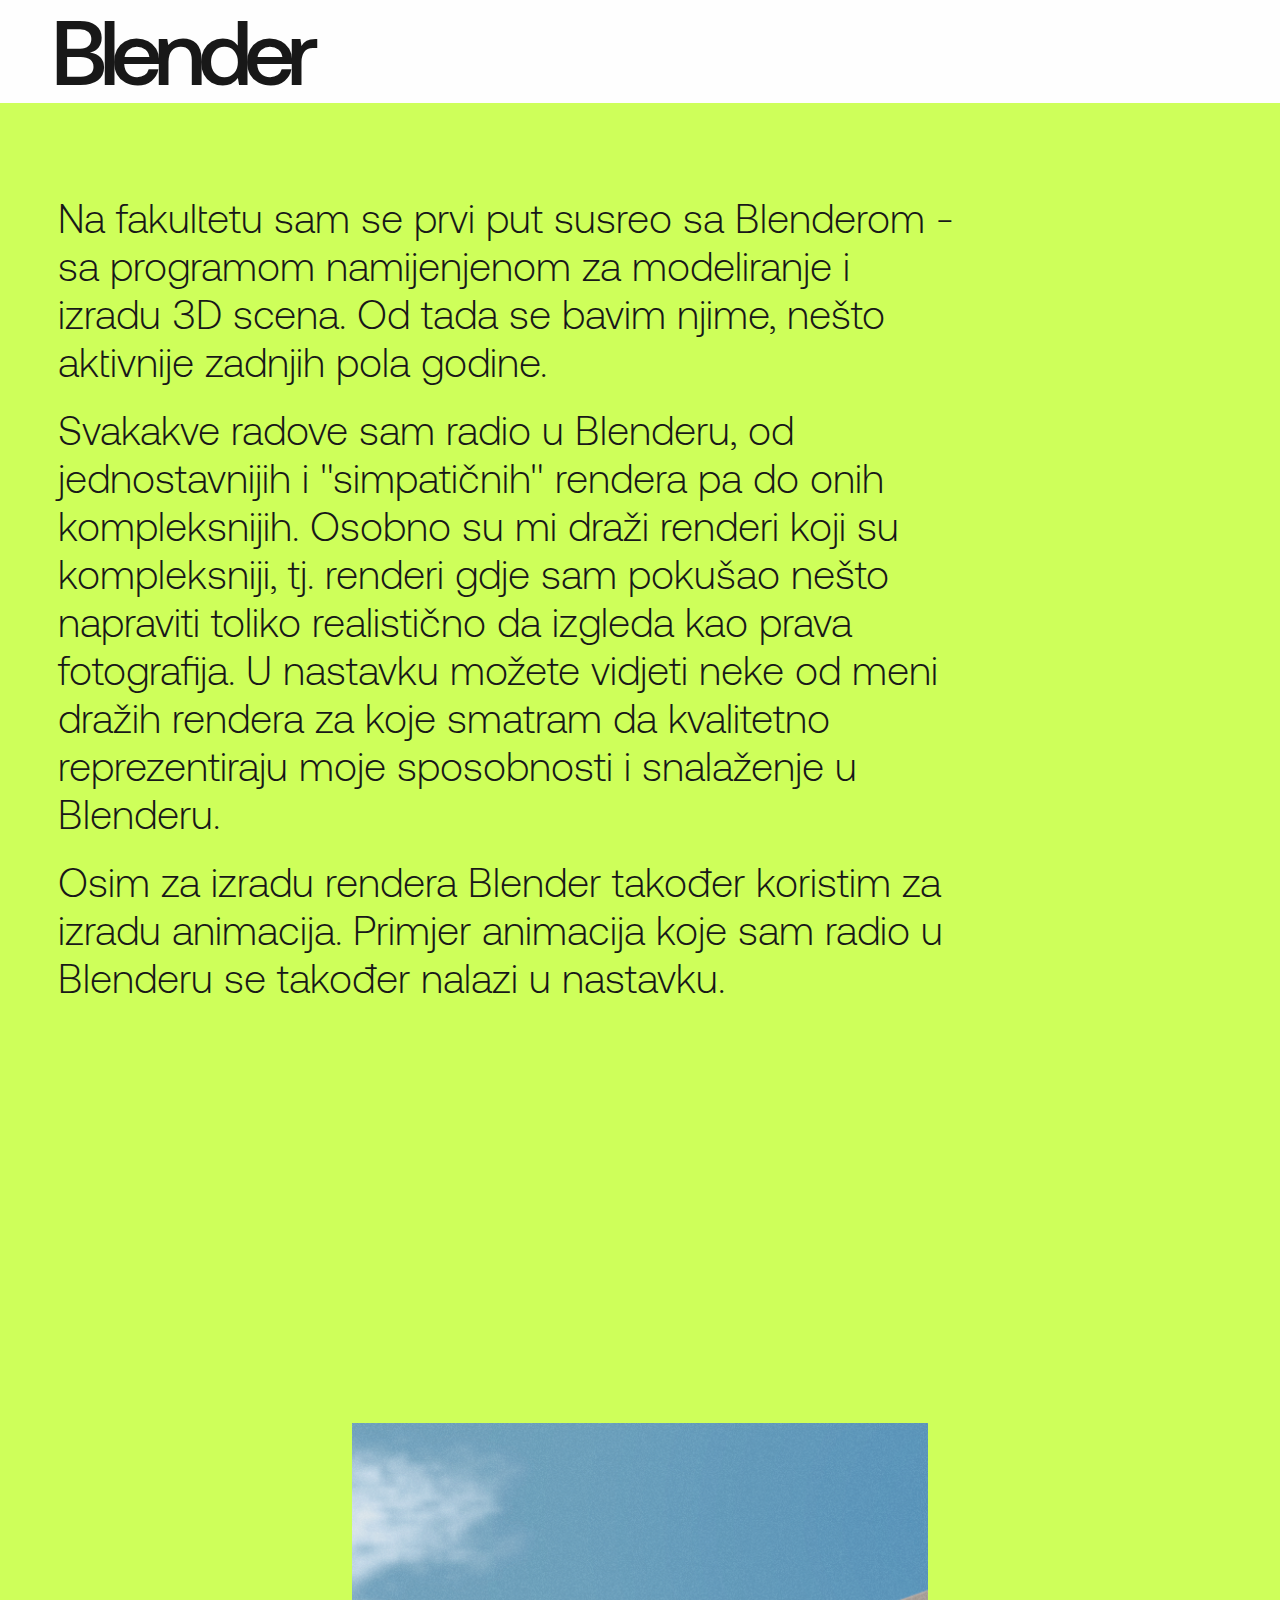
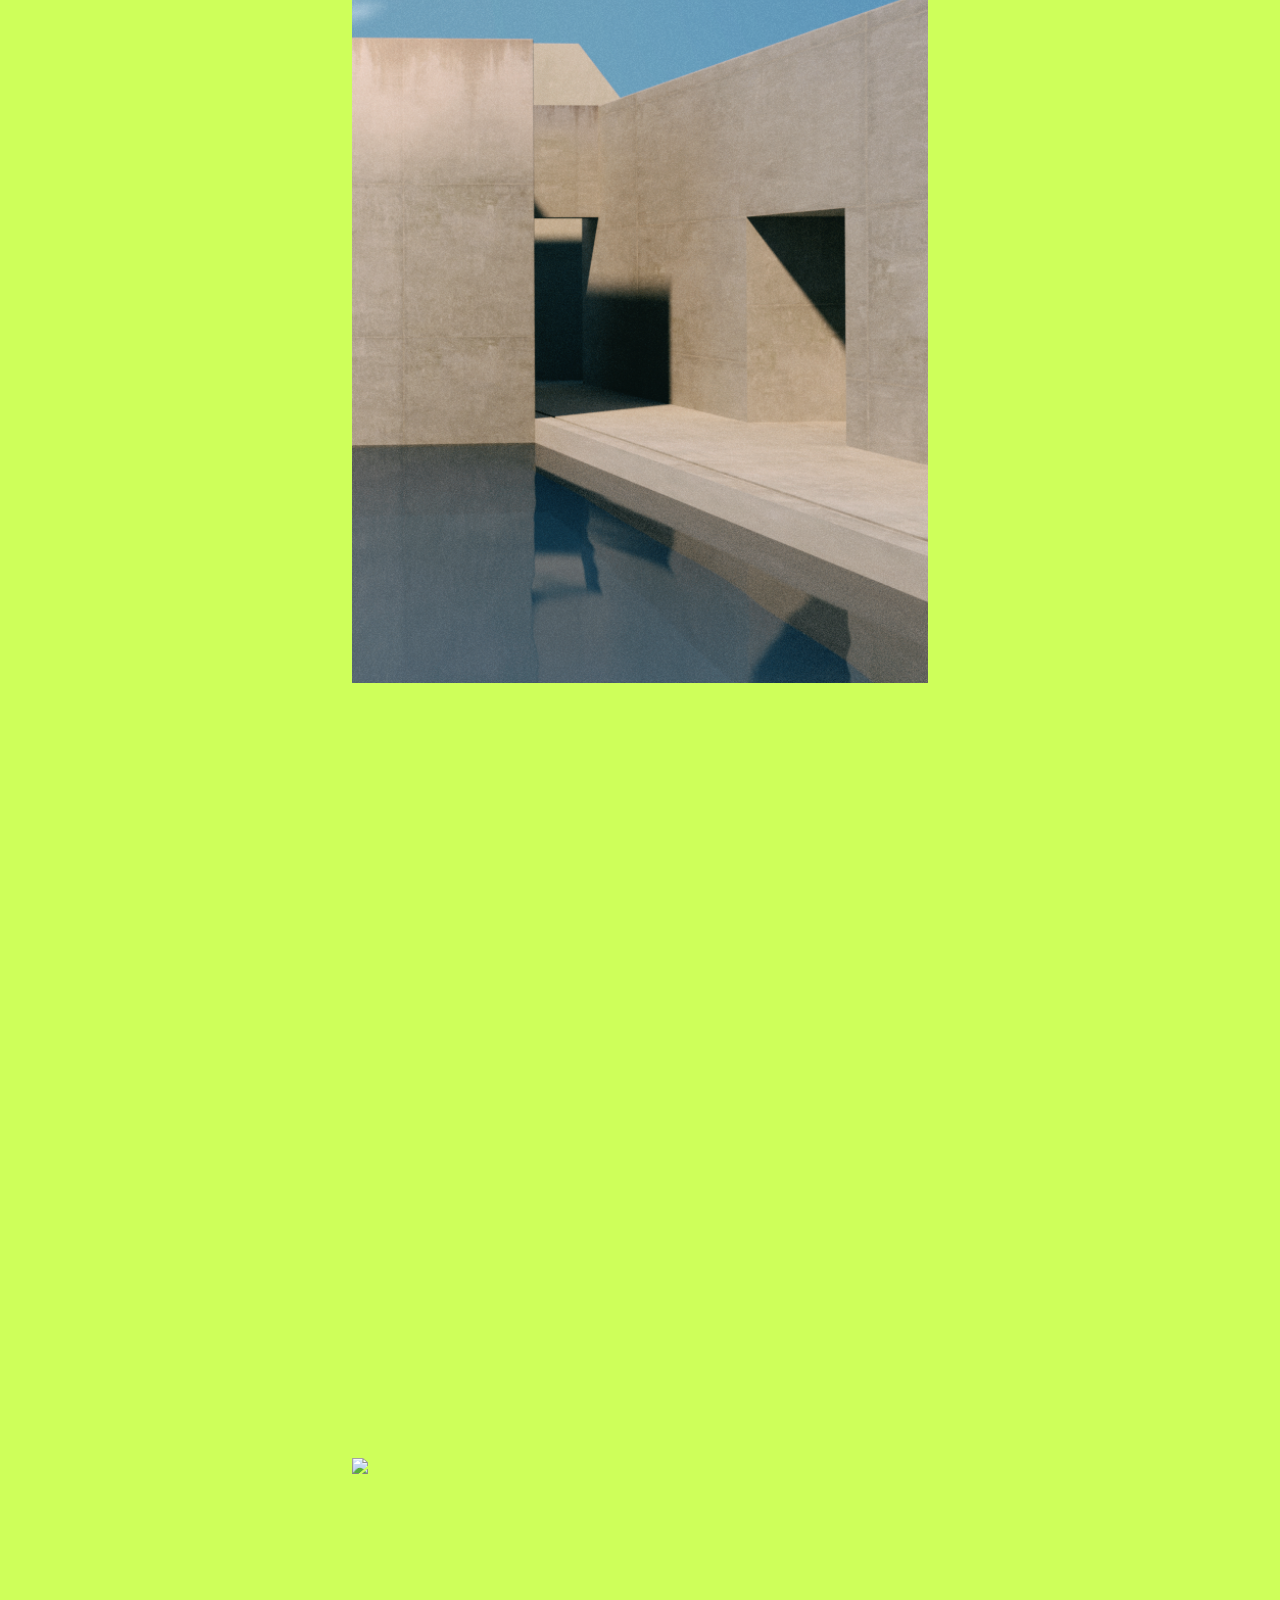
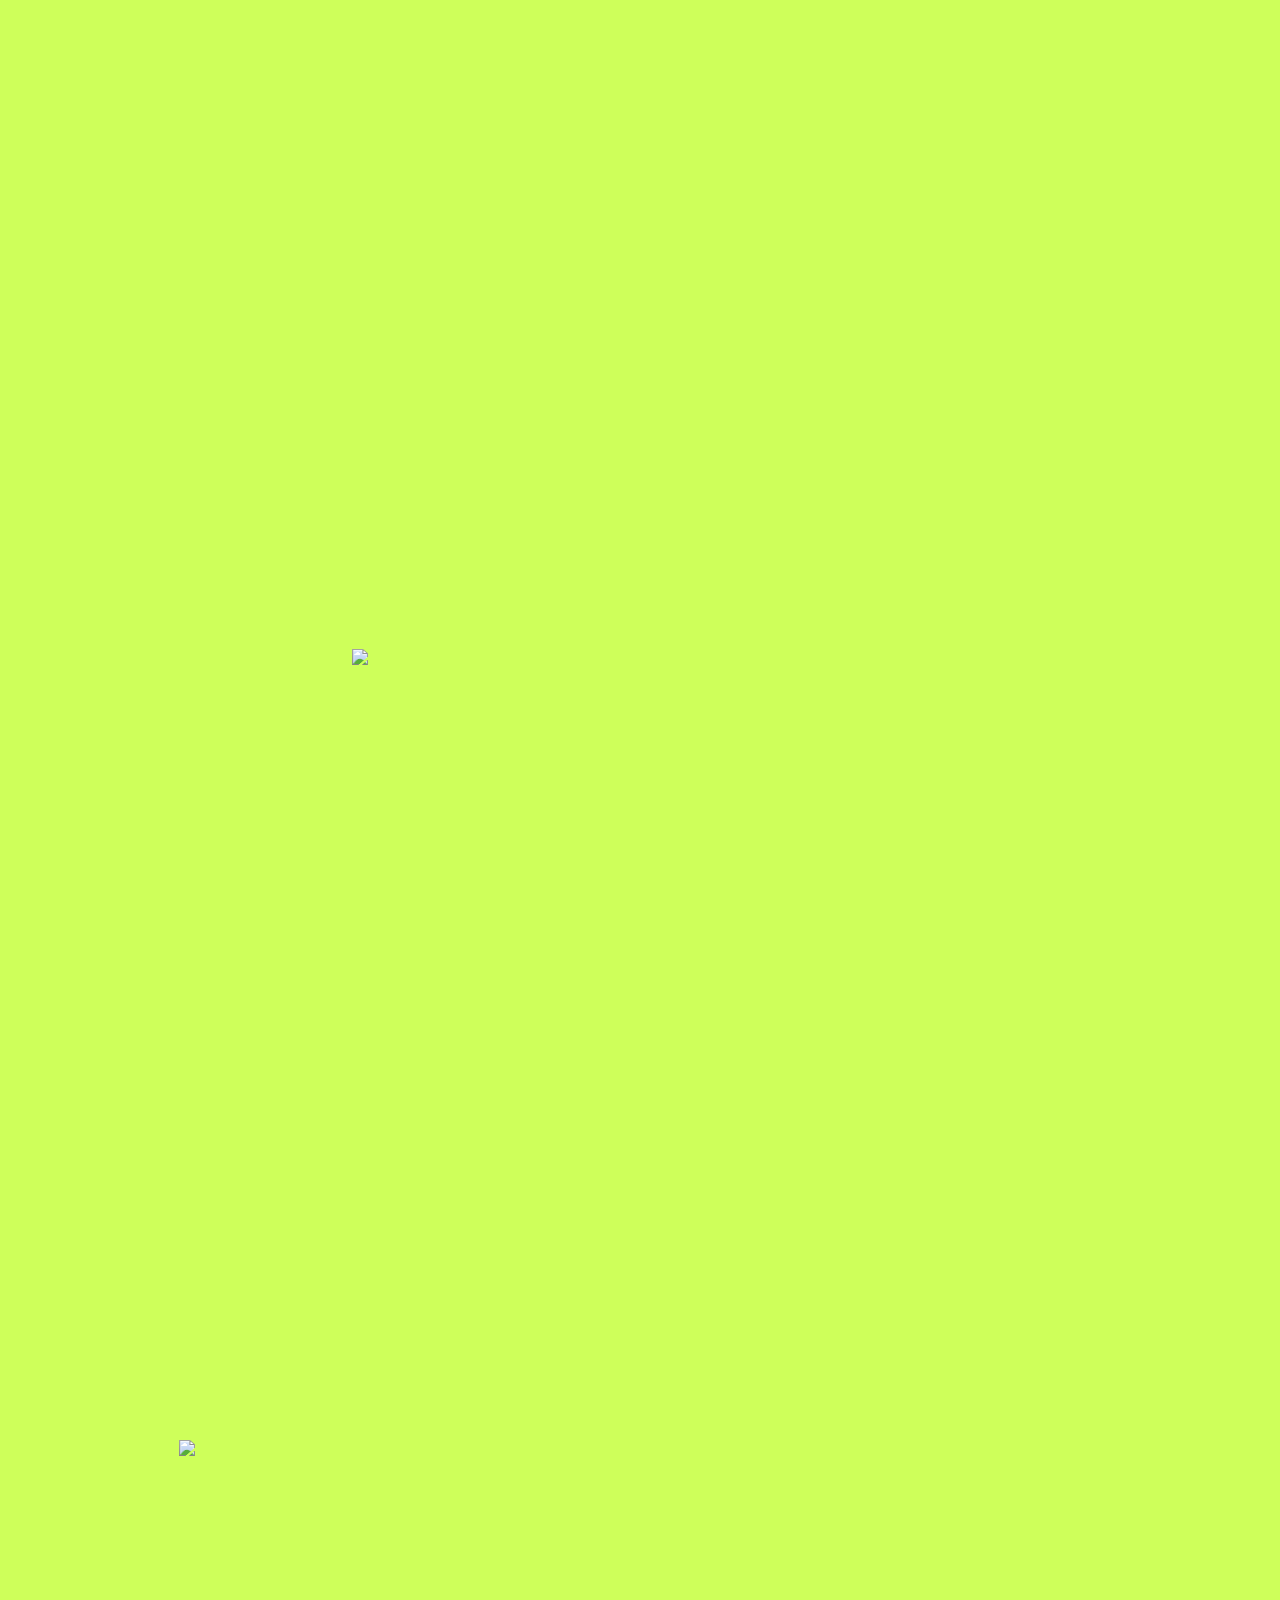
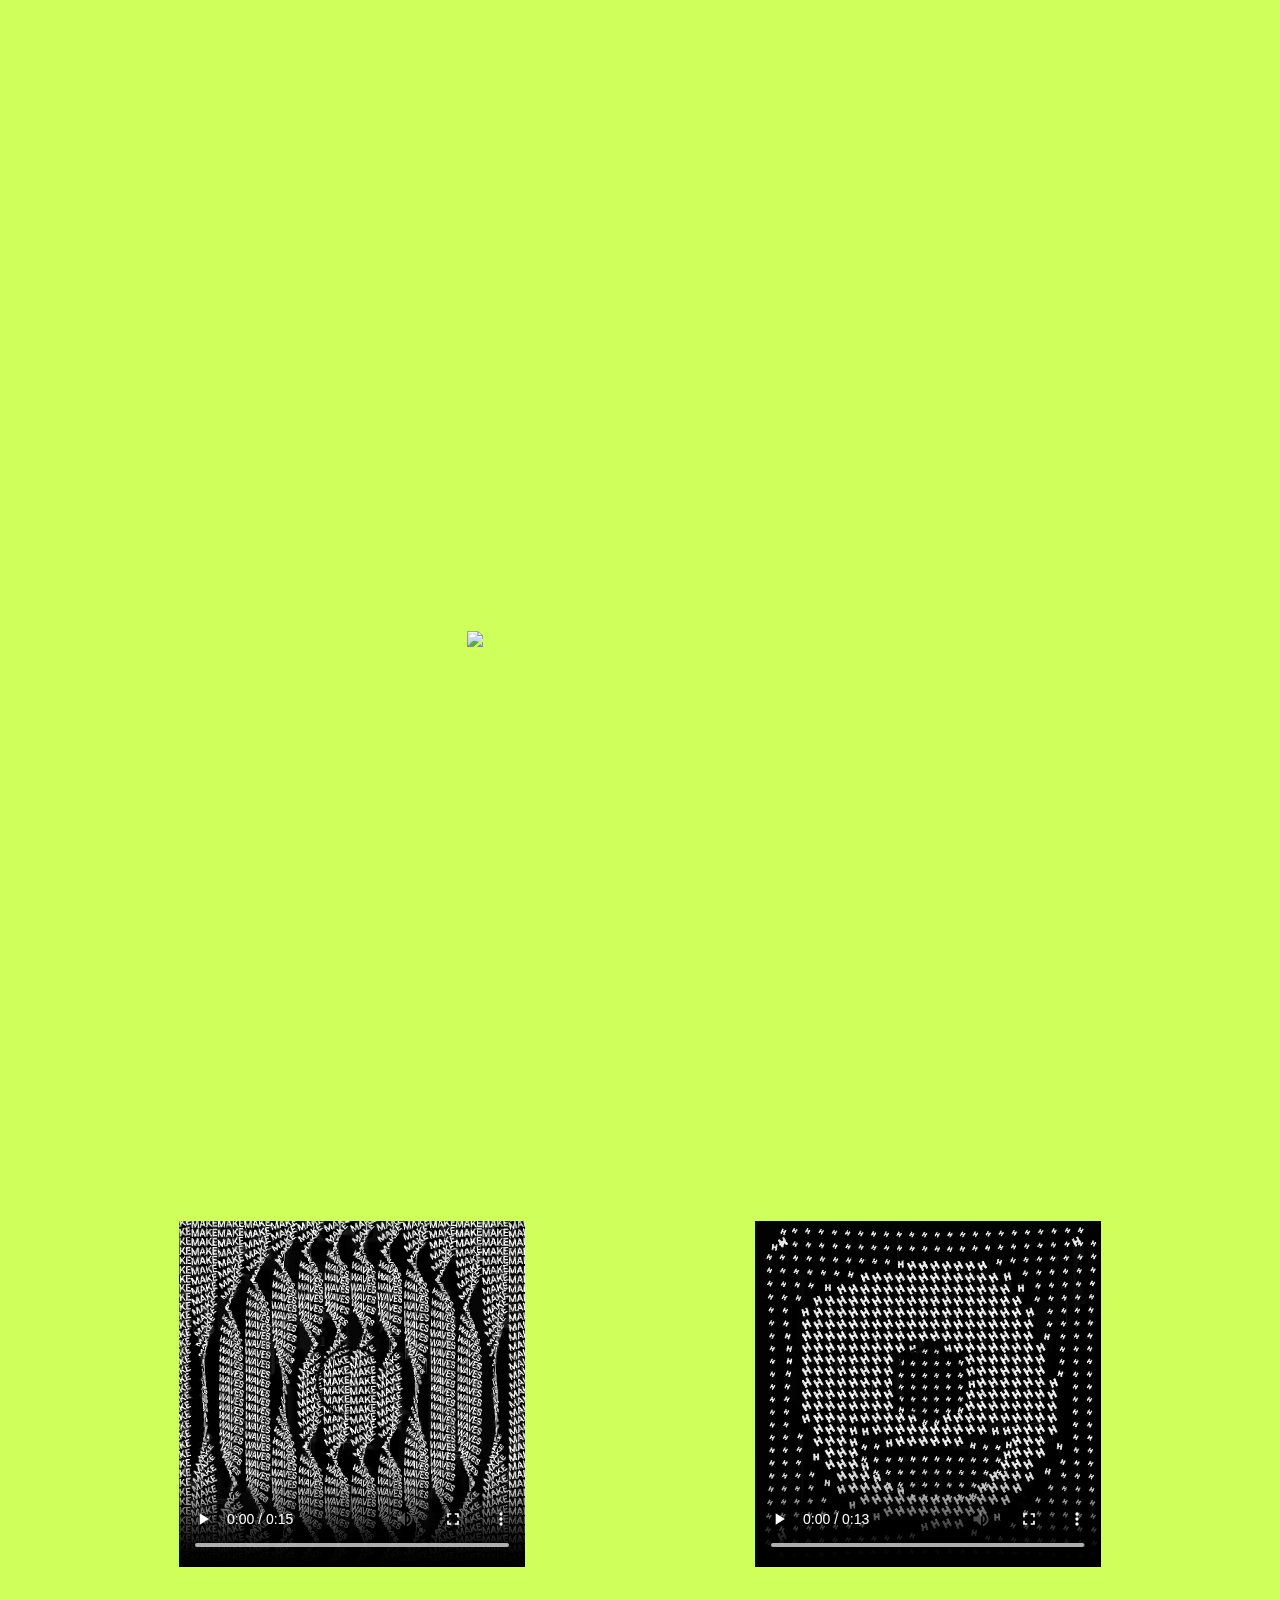
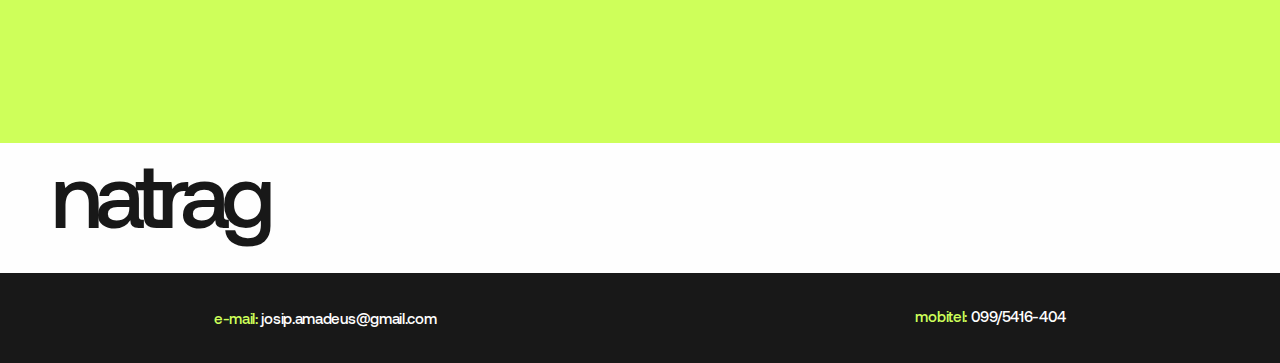
==== commit 2052b99b: "Update indexBlender.html" ====
--- a/indexBlender.html
+++ b/indexBlender.html
@@ -71,7 +71,7 @@
 
       <div id="kontakt">
         <div class="info1"><span class="ftr">e-mail:</span> josip.amadeus@gmail.com</div>
-        <div class="info2"><span class="ftr">mobitel:</span><a href="tel:099-5416-404" class="info2"> 099/5416-404</a></div>
+        <a href="tel:099-5416-404" class="info2"><span class="ftr">mobitel:</span> 099/5416-404</a>
     </div>
     </section>
 
